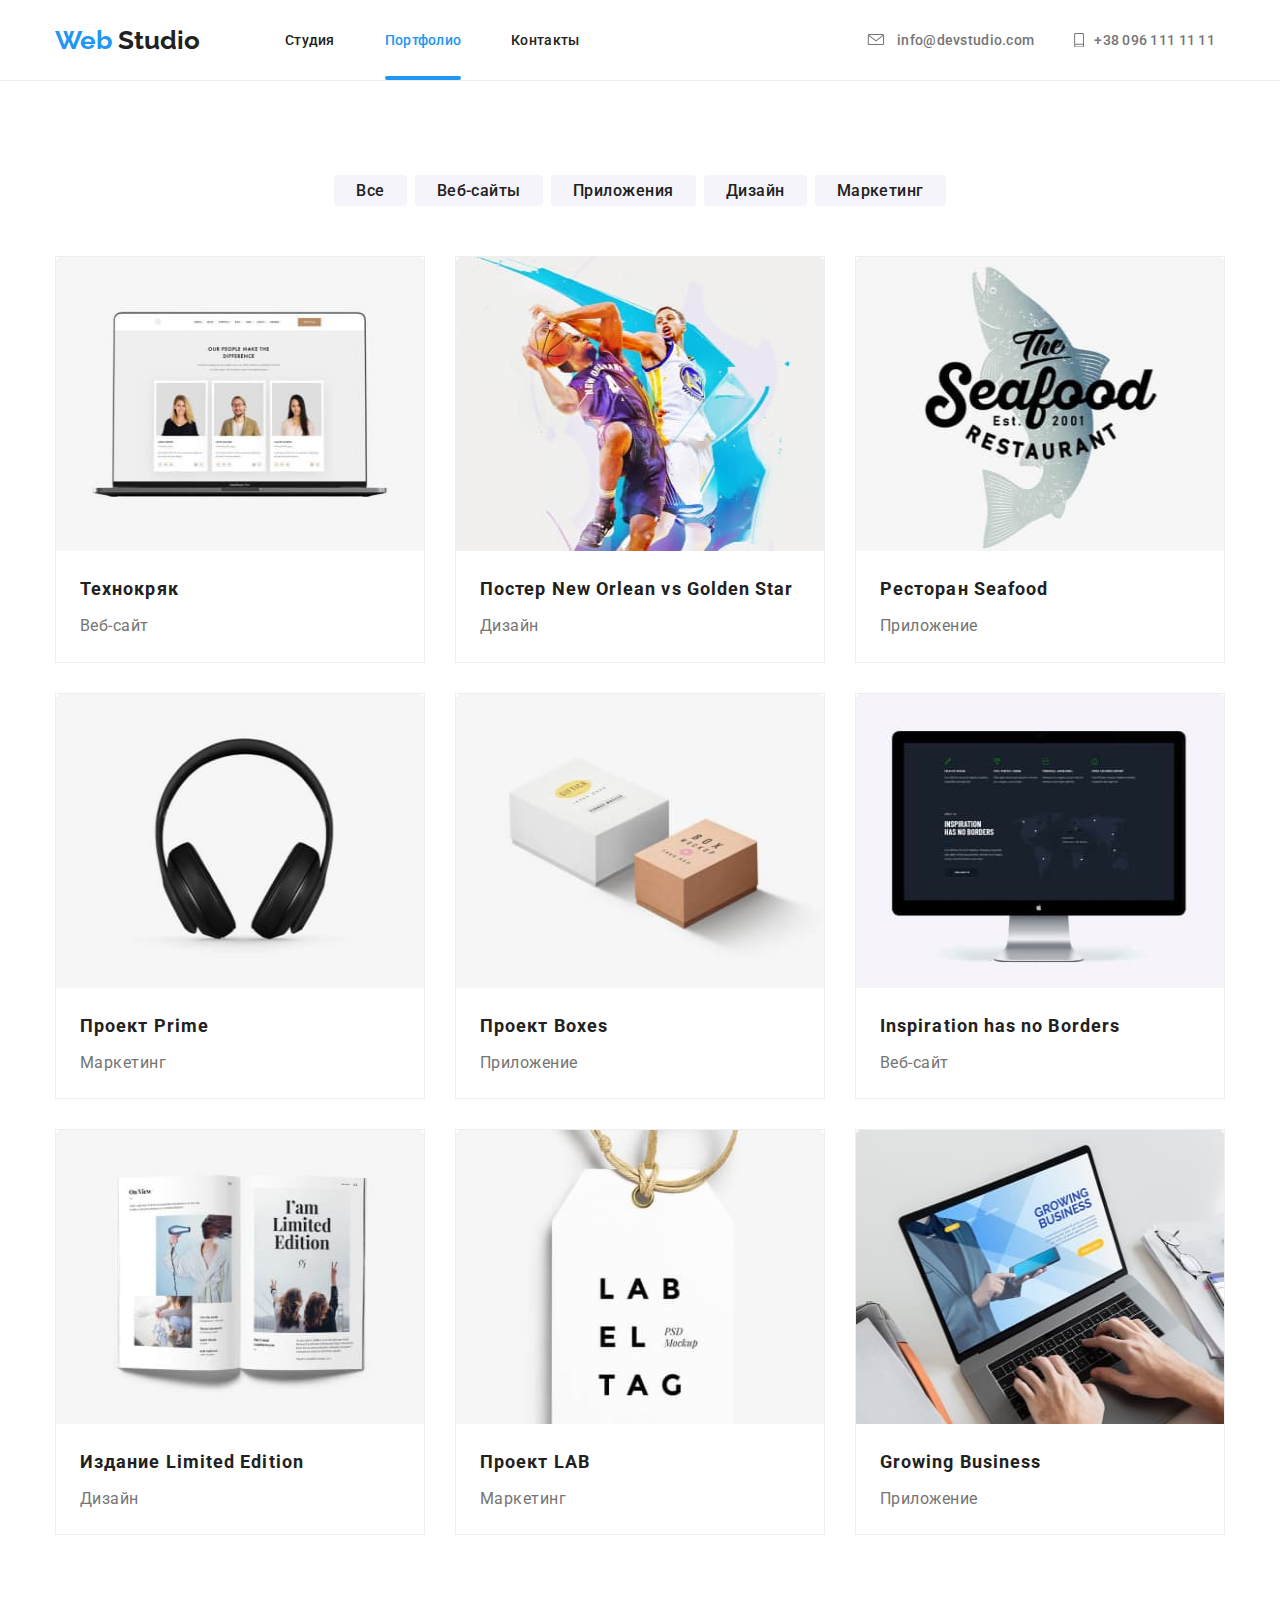
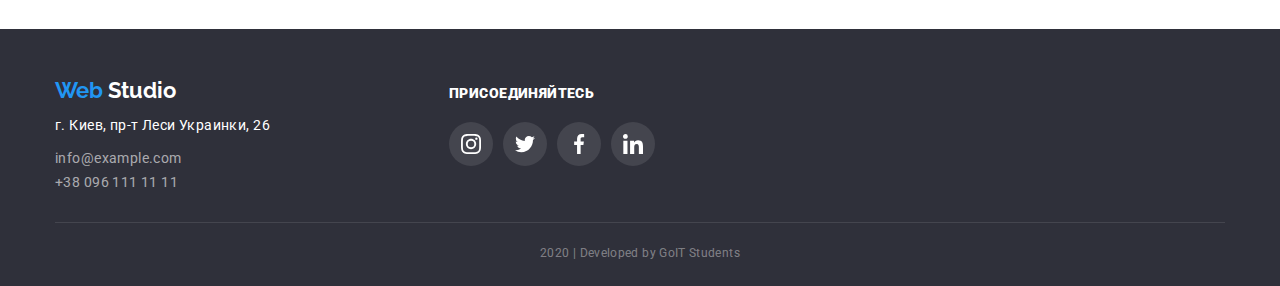
==== portfolio.html @ 623ba1bf "Добавляет файлы ДЗ5" ====
<!DOCTYPE html>
<html lang="ru">
  <head>
    <meta charset="UTF-8" />
    <meta name="viewport" content="width=device-width, initial-scale=1.0" />
    <title>Portfolio</title>
    <link href="https://fonts.googleapis.com/css2?family=Raleway:wght@700&family=Roboto:wght@400;500;700;900&display=swap" rel="stylesheet">
    <link rel="stylesheet" href="https://cdnjs.cloudflare.com/ajax/libs/modern-normalize/0.6.0/modern-normalize.min.css">
    <link rel="stylesheet" href="./css/common.css">
    <link rel="stylesheet" href="./css/portfolio.css">
  </head>
  <body>
    <!-- Шапка сайта -->
    <header class="header header-border">
      <div class="container main">
        <nav class="main-nav">
          <a class="link logo" href="./index.html"><span class="logo-accent">Web</span> Studio</a>
          <ul class="list site-nav">
            <li class="item">
              <a class="link" href="./index.html">Студия</a>
            </li>
            <li class="item position">
              <a class="link current" href="./portfolio.html">Портфолио</a>
            </li>
            <li class="item">
              <a class="link" href="#">Контакты</a>
            </li>
          </ul>
        </nav>
        <ul class="list site-nav site-contacts">
          <li class="contacts-main">
            <a  class="link link-contact" href="mailto:info@devstudio.com">
              <svg class="icon-mail" width="22" height="11.2">
                <use href="./images/sprite.svg#mail"></use>
              </svg>
              info@devstudio.com</a>
          </li>
          <li class="contacts-main icon-tel">
            <a class="link link-contact" href="tel:+380961111111">
              <svg class="icon-tel" width="10" height="14.94">
                <use href="./images/sprite.svg#telefone"></use>
              </svg>
              +38 096 111 11 11</a>
          </li>
        </ul>
      </div>
    </header>
    </header>
    <!-- Наши работы -->
    <main>
        <section class="section">
          <div class="container">
            <h1 class="visually-hidden">Наши работы</h1>
            <ul class="list main-button">
                <li class="item">
                    <button class="section-buttom" type="button">Все</button>
                </li>
                <li class="item">
                    <button class="section-buttom" type="button">Веб-сайты</button>
                </li>
                <li class="item">
                    <button class="section-buttom" type="button">Приложения</button>
                </li>
                <li class="item">
                    <button class="section-buttom" type="button">Дизайн</button>
                </li>
                <li class="item">
                    <button class="section-buttom" type="button">Маркетинг</button>
                </li>
            </ul>
            <ul class="list our-works">
                <li class="item">
                    <a href="#" class="link">
                        <div class="thumb">
                          <img class="img-our-team" src="./images/tehnocryac.jpg" alt="Ноутбук" width="370" height="294">
                          <p class="section-description">Технокряк это современная площадка распространения коронавируса. Компании используют эту платформу для цифрового шпионажа и атак на защищённые сервера конкурентов.</p>
                        </div>
                        <h2 class="sectiion-title">Технокряк</h2>
                        <p class="section-subtitle">Веб-сайт</p>
                    </a>
                </li>
                <li class="item">
                    <a href="#" class="link">
                      <div class="thumb">
                        <img class="img-our-team" src="./images/NewOrleanvsGoldenStars.jpg" alt="Баскетболисты" width="370" height="294">
                        <p class="section-description">Технокряк это современная площадка распространения коронавируса. Компании используют эту платформу для цифрового шпионажа и атак на защищённые сервера конкурентов.</p>
                      </div>
                        <h2 class="sectiion-title">Постер <span lang="en">New Orlean vs Golden Star</span></h2>
                        <p class="section-subtitle">Дизайн</p>
                    </a>
                </li>
                <li class="item">
                    <a href="#" class="link">
                      <div class="thumb">
                        <img class="img-our-team" src="./images/Seafood.jpg" alt="Логотип" width="370" height="294">
                        <p class="section-description">Технокряк это современная площадка распространения коронавируса. Компании используют эту платформу для цифрового шпионажа и атак на защищённые сервера конкурентов.</p>
                      </div>
                        <h2 class="sectiion-title">Ресторан <span lang="en">Seafood</span></h2>
                        <p class="section-subtitle">Приложение</p>
                    </a>
                </li>
                <li class="item">
                    <a href="#" class="link">
                      <div class="thumb">
                        <img class="img-our-team" src="./images/Prime.jpg" alt="Наушники" width="370" height="294">
                        <p class="section-description">Технокряк это современная площадка распространения коронавируса. Компании используют эту платформу для цифрового шпионажа и атак на защищённые сервера конкурентов.</p>
                      </div>
                        <h2 class="sectiion-title">Проект <span lang="en">Prime</span></h2>
                        <p class="section-subtitle">Маркетинг</p>
                    </a>
                </li>
                <li class="item">
                    <a href="#" class="link">
                      <div class="thumb">
                        <img class="img-our-team" src="./images/Boxes.jpg" alt="Коробки" width="370" height="294">
                        <p class="section-description">Технокряк это современная площадка распространения коронавируса. Компании используют эту платформу для цифрового шпионажа и атак на защищённые сервера конкурентов.</p>
                      </div>
                        <h2 class="sectiion-title">Проект <span lang="en">Boxes</span></h2>
                        <p class="section-subtitle">Приложение</p>
                    </a>
                </li>
                <li class="item">
                    <a href="#" class="link">
                      <div class="thumb">
                        <img class="img-our-team" src="./images/InspirationhasnoBorders.jpg" alt="Монитор" width="370" height="294">
                        <p class="section-description">Технокряк это современная площадка распространения коронавируса. Компании используют эту платформу для цифрового шпионажа и атак на защищённые сервера конкурентов.</p>
                      </div>
                        <h2 class="sectiion-title" lang="en">Inspiration has no Borders</h2>
                        <p class="section-subtitle">Веб-сайт</p>
                    </a>
                </li>
                <li class="item">
                    <a href="#" class="link">
                      <div class="thumb">
                        <img class="img-our-team" src="./images/LimitedEdition.jpg" alt="Книга" width="370" height="294">
                        <p class="section-description">Технокряк это современная площадка распространения коронавируса. Компании используют эту платформу для цифрового шпионажа и атак на защищённые сервера конкурентов.</p>
                      </div>
                        <h2 class="sectiion-title">Издание <span lang="en">Limited Edition</span></h2>
                        <p class="section-subtitle">Дизайн</p>
                    </a>
                </li>
                <li class="item">
                    <a href="#" class="link">
                      <div class="thumb">
                        <img class="img-our-team" src="./images/LAB.jpg" alt="Бирка" width="370" height="294">
                        <p class="section-description">Технокряк это современная площадка распространения коронавируса. Компании используют эту платформу для цифрового шпионажа и атак на защищённые сервера конкурентов.</p>
                      </div>
                        <h2 class="sectiion-title">Проект <span lang="en">LAB</span></h2>
                        <p class="section-subtitle">Маркетинг</p>
                    </a>
                </li>
                <li class="item">
                    <a href="#" class="link">
                      <div class="thumb">
                        <img class="img-our-team" src="./images/GrowingBusiness.jpg" alt="Ноутбук" width="370" height="294">
                        <p class="section-description">Технокряк это современная площадка распространения коронавируса. Компании используют эту платформу для цифрового шпионажа и атак на защищённые сервера конкурентов.</p>
                      </div>
                        <h2 class="sectiion-title" lang="en">Growing Business</h2>
                        <p class="section-subtitle">Приложение</p>
                    </a>
                </li>
            </ul>
          </div>
        </section>
    </main>
    <!-- Футер -->
    <footer class="footer">
      <div class="container">
        <div class="footer-colums">
          <div class="item">
            <a class="link footer-logo" href="./index.html"><span class="footer-logo-accent">Web</span> Studio</a>
            <address class="adress">г. Киев, пр-т Леси Украинки, 26</address>
            <address>
              <ul class="list footer-link">
                <li>
                  <a class="link footer-link-contact" href="mailto:info@example.com">info@example.com</a>
                </li>
                <li>
                  <a class="link footer-link-contact" href="tel:+380961111111">+38 096 111 11 11</a>
                </li>
              </ul>
            </address>
          </div>
          <div class="item join-in">
            <p class="social-links"><b>присоединяйтесь</b></p>
            <ul class="list footer-social">
              <li class="social-footer-link">
                <a href="https://www.instagram.com/" class="bacground-footer-social">
                  <svg class="icon-footer" width="20" height="20">
                    <use href="./images/sprite.svg#instagram"></use>
                  </svg>
                </a>
              </li>
              <li class="social-footer-link">
                <a href="https://twitter.com/" class="bacground-footer-social">
                  <svg class="icon-footer" width="20" height="20">
                    <use href="./images/sprite.svg#twitter"></use>
                  </svg>
                </a>
              </li>
              <li class="social-footer-link">
                <a href="https://www.facebook.com/" class="bacground-footer-social">                      
                  <svg class="icon-footer" width="20" height="20">
                    <use href="./images/sprite.svg#facebook"></use>
                  </svg>
                </a>
              </li>
              <li class="social-footer-link">
                <a href="https://www.linkedin.com/" class="bacground-footer-social">                    
                  <svg class="icon-footer" width="20" height="20">
                    <use href="./images/sprite.svg#linkedin"></use>
                  </svg>
                </a>
              </li>
            </ul>
          </div>
        </div>
        <p class="copirait">2020 &verbar; Developed by GoIT Students</p>
      </div>
    </footer>
  </body>
</html>
---- css/common.css ----
:root {
    --primary-text-color: #212121;
    --text-color: #757575;
    --accent-color: #2196F3;
    --primary-white-color: #ffffff;
    --footer-second-text-color: rgba(255, 255, 255, 0.4);
    --footer-three-text-color: rgba(255, 255, 255, 0.6);
    --bacground-three-color: rgba(47, 48, 58, 0.8);
    --bacground-color: #E5E5E5;
    --bacground-second-color: #F5F4FA;
    --footer-bacground-color: #2F303A;
    --border-bottom-color: #ECECEC;
    --border-footer-solid: rgba(255, 255, 255, 0.1);
    --border-customers-color: #AFB1B8;
    --border-our-team-color: #EEEEEE;
    --accent-color-portfolio: rgba(33, 150, 243, 0.9);
}

body {
    color: var(--primary-text-color:);
    font-family: 'Roboto', sans-serif;
}

h2, h3 {
    font-weight: 700;
}

h1, h2, h3, h4, p {
    margin-bottom: 0;
    margin-top: 0;
}

img {
    display: block;
}
.container {
    width: 1200px;
    padding-left: 15px;
    padding-right: 15px;
    margin: 0 auto;
}

.section {
    padding: 94px 0;
    text-align: center;
}

.list {
    padding: 0;
    margin: 0;
    list-style: none;
}

.link, .current {
    text-decoration: none;
}

.header-border {
    border-bottom: 1px solid var(--border-bottom-color);
}

.main {
    display: flex;
}

.main-nav {
    display: flex;
    align-items: center;
}

/* Шапка сайта */
.logo {
    margin-right: 85px;

    font-family: 'Raleway', sans-serif;
    font-weight: 700;
    font-size: 26px;
    line-height: 31px;

    color: var(--primary-text-color);

    transition: color 250ms cubic-bezier(0.4, 0, 0.2, 1);
}

.site-nav {
    display: flex;
    
    font-weight: 500;
    font-size: 14px;
    line-height: 16px;
    letter-spacing: 0.02em;
}

.position {
    position: relative;
}

.contacts-main {
    display: flex;
}

.logo:hover, .logo:focus {
    color: var(--accent-color);
}

.logo-accent {
    color: var(--accent-color);

    transition: color 250ms cubic-bezier(0.4, 0, 0.2, 1);
}

.logo-accent:hover, .logo-accent:focus {
    color: var(--primary-text-color);
}

.site-nav .link {
    display: block;
    padding: 32px 0px;

    color: var(--primary-text-color);

    transition: color 250ms cubic-bezier(0.4, 0, 0.2, 1);
}

.site-nav .item:not(:last-child) {
    margin-right: 50px;
}


.site-nav .link:hover, .site-nav .link:focus {
    color: var(--accent-color);
}

.site-nav .link.current {
    color: var(--accent-color);
}

.site-nav .link.current::after {
    position: absolute;
    width: 100%;
    height: 4px;
    bottom: 0;
    left: 0;

    content: " ";

    border-radius: 2px;
    background-color: var(--accent-color);

    transition: color 250ms cubic-bezier(0.4, 0, 0.2, 1);
}

.site-nav .link.current:hover, .site-nav .link.current:focus {
    color: var(--primary-text-color);
}

.site-nav .contacts-main .link-contact {
    display: flex;
    align-items: center;
    padding: 32px 0;
    margin-left: 10px;

    color: var(--text-color);

    transition: color 250ms cubic-bezier(0.4, 0, 0.2, 1);
}

.site-contacts {
    margin-left: auto;
}

.site-nav .contacts-main:not(:last-child) {
    margin-right: 30px;
}

.site-nav .link-contact:hover, .site-nav .link-contact:focus {
    color: var(--accent-color);
}

.icon-mail {
    display: block;
    margin-right: 10px;
    fill: currentColor;
}

.icon-tel {
    display: block;
    margin-right: 10px;
    fill: currentColor;
}

.icon-mail:hover, .icon-mail:focus {
    fill: var(--accent-color);
}

.icon-tel:hover, .icon-tel:focus {
    fill: var(--accent-color);
}
/* Футер сайта */
.footer {
    background-color: var(--footer-bacground-color);
}
.footer-logo {
    font-family: Raleway;
    font-weight: 700;
    font-size: 22px;
    line-height: 26px;

    color: var(--primary-white-color);

    transition: color 250ms cubic-bezier(0.4, 0, 0.2, 1);
}

.footer-logo-accent {
    color: var(--accent-color);

    transition: color 250ms cubic-bezier(0.4, 0, 0.2, 1);
}

.footer-logo-accent:hover, .footer-logo-accent:focus {
    color: var(--primary-white-color);
}

.footer-logo:hover, .footer-logo:focus {
    color: var(--accent-color);
}

.footer-logo, .footer-logo-accent {
    background-color: var(--footer-bacground-color);
}

.adress {
    margin-bottom: 9px;
    margin-top: 10px;

    font-style: normal;
    font-size: 14px;
    line-height: 24px;
    letter-spacing: 0.03em;

    color: var(--primary-white-color);
    background-color: var(--footer-bacground-color);
}

.footer-link .footer-link-contact {
    margin-bottom: 9px;

    font-style: normal;
    font-size: 14px;
    line-height: 24px;
    letter-spacing: 0.03em;

    color: var(--footer-three-text-color);
    background-color: var(--footer-bacground-color);

    transition: color 250ms cubic-bezier(0.4, 0, 0.2, 1);
}

.footer-link .footer-link-contact:hover, .footer-link .footer-link-contact:focus {
    color: var(--accent-color);
}

.social-links {
    margin-bottom: 21px;

    font-weight: 700;
    font-size: 14px;
    line-height: 16px;
    letter-spacing: 0.03em;
    text-transform: uppercase;

    color: var(--primary-white-color);
    background-color: var(--footer-bacground-color);
}

.copirait {
    padding: 18px 0 21px 0;

    font-size: 12px;
    line-height: 24px;
    text-align: center;
    letter-spacing: 0.03em;

    color: var(--footer-second-text-color);
    background-color: var(--footer-bacground-color);
    border-top: 1px solid var(--border-footer-solid);
}

.footer-social > .social-footer-link {
    display: flex;
    width: 44px;
    height: 44px;
    justify-content: center;
    align-items: center;

    background-color: var(--border-footer-solid);
    border-radius: 22px;

    transition: background-color 250ms cubic-bezier(0.4, 0, 0.2, 1);
}

.footer-social > .social-footer-link:hover, .footer-social > .social-footer-link:focus {
    background-color: var(--accent-color);
}

.bacground-footer-social {
    display: flex;
    justify-content: center;
    align-items: center;
    width: 44px;
    height: 44px;

    color: var(--primary-white-color);
    border-radius: 50%;
}

.icon-footer {
    display: block;
    fill: currentColor
}

.footer-colums {
    display: flex;
    align-items: baseline;
}

.footer-colums .item:not(:last-child) {
    margin-right: 179px;
}

.footer-social {
    display: flex;
}

.footer-social .social-footer-link:not(:last-child) {
    margin-right: 10px;
}

.footer .join-in {
    padding: 56px 0;
}
---- css/portfolio.css ----
.visually-hidden {
    position: absolute;
    width: 1px;
    height: 1px;
    margin: -1px;
    border: 0px;
    padding: 0px;

    clip: rect(0 0 0 0);
    overflow: hidden;
  }

.main-button {
    display: flex;
    justify-content: center;
    margin-bottom: 50px;
}

.main-button .item:not(:last-child) {
    margin-right: 8px;
}

.section-buttom {
    padding: 6px 22px;
    
    font: inherit;
    font-family: inherit;
    font-weight: 500;
    font-size: 16px;
    line-height: 1.2;
    text-align: center;
    letter-spacing: 0.03em;
    
    border: none;
    color: inherit;
    background-color: transparent;
    border-radius: 4px;
    color: var(--primary-text-color);
    background-color: var(--bacground-second-color);

    transition: background-color 250ms cubic-bezier(0.4, 0, 0.2, 1), color 250ms cubic-bezier(0.4, 0, 0.2, 1), box-shadow 250ms cubic-bezier(0.4, 0, 0.2, 1);
}

.section-buttom:hover, .section-buttom:focus {
    color: var(--primary-white-color);
    box-shadow: 0px 2px 2px rgba(0, 0, 0, 0.12), 0px 1px 2px rgba(0, 0, 0, 0.08), 0px 3px 1px rgba(0, 0, 0, 0.1);
    background-color: var(--accent-color);
    cursor: pointer;
}

.our-works {
    display: flex;
    flex-wrap: wrap;
}

.our-works .item {
    position: relative;
    width: calc((100% - 60px) / 3);
    margin-right: 30px;
    margin-bottom: 30px;

    border: 1px solid var(--border-our-team-color);

    transition: box-shadow 250ms cubic-bezier(0.4, 0, 0.2, 1);
}

.our-works .item:hover, .our-works .item:focus {
    box-shadow: 1px 4px 6px rgba(0, 0, 0, 0.16), 0px 4px 4px rgba(0, 0, 0, 0.06), 0px 1px 1px rgba(0, 0, 0, 0.12);
}

.thumb {
    position: relative;
    overflow: hidden;
}

.img-our-team {
    width: 100%;
}

.our-works .item:nth-child(3n) {
    margin-right: 0;
}

.our-works .item:nth-last-child(-n + 3) {
    margin-bottom: 0;
}

.sectiion-title {
    margin: 20px 24px 4px 24px;
    
    font-weight: bold;
    font-size: 18px;
    line-height: 2;
    letter-spacing: 0.06em;
    text-align: left;

    color: var(--primary-text-color);
}

.section-subtitle {
    margin: 0 24px 20px 24px;
    
    font-size: 16px;
    line-height: 1.9;
    letter-spacing: 0.03em;
    text-align: left;

    color: var(--text-color);
}

.section-description {
    position: absolute;
    top: 0;
    left: 0;
    width: 100%;
    height: 100%;
    padding: 63px 24px;
    
    font-size: 18px;
    line-height: 1.56;
    letter-spacing: 0.03em;
    text-align: left;

    color: var(--primary-white-color);
    background-color: var(--accent-color-portfolio);

    transform: translateY(+100%);
    transition: transform 250ms cubic-bezier(0.4, 0, 0.2, 1);
}

.our-works .item:hover .section-description, .our-works .item:focus .section-description {
    transform: translateY(0)
}
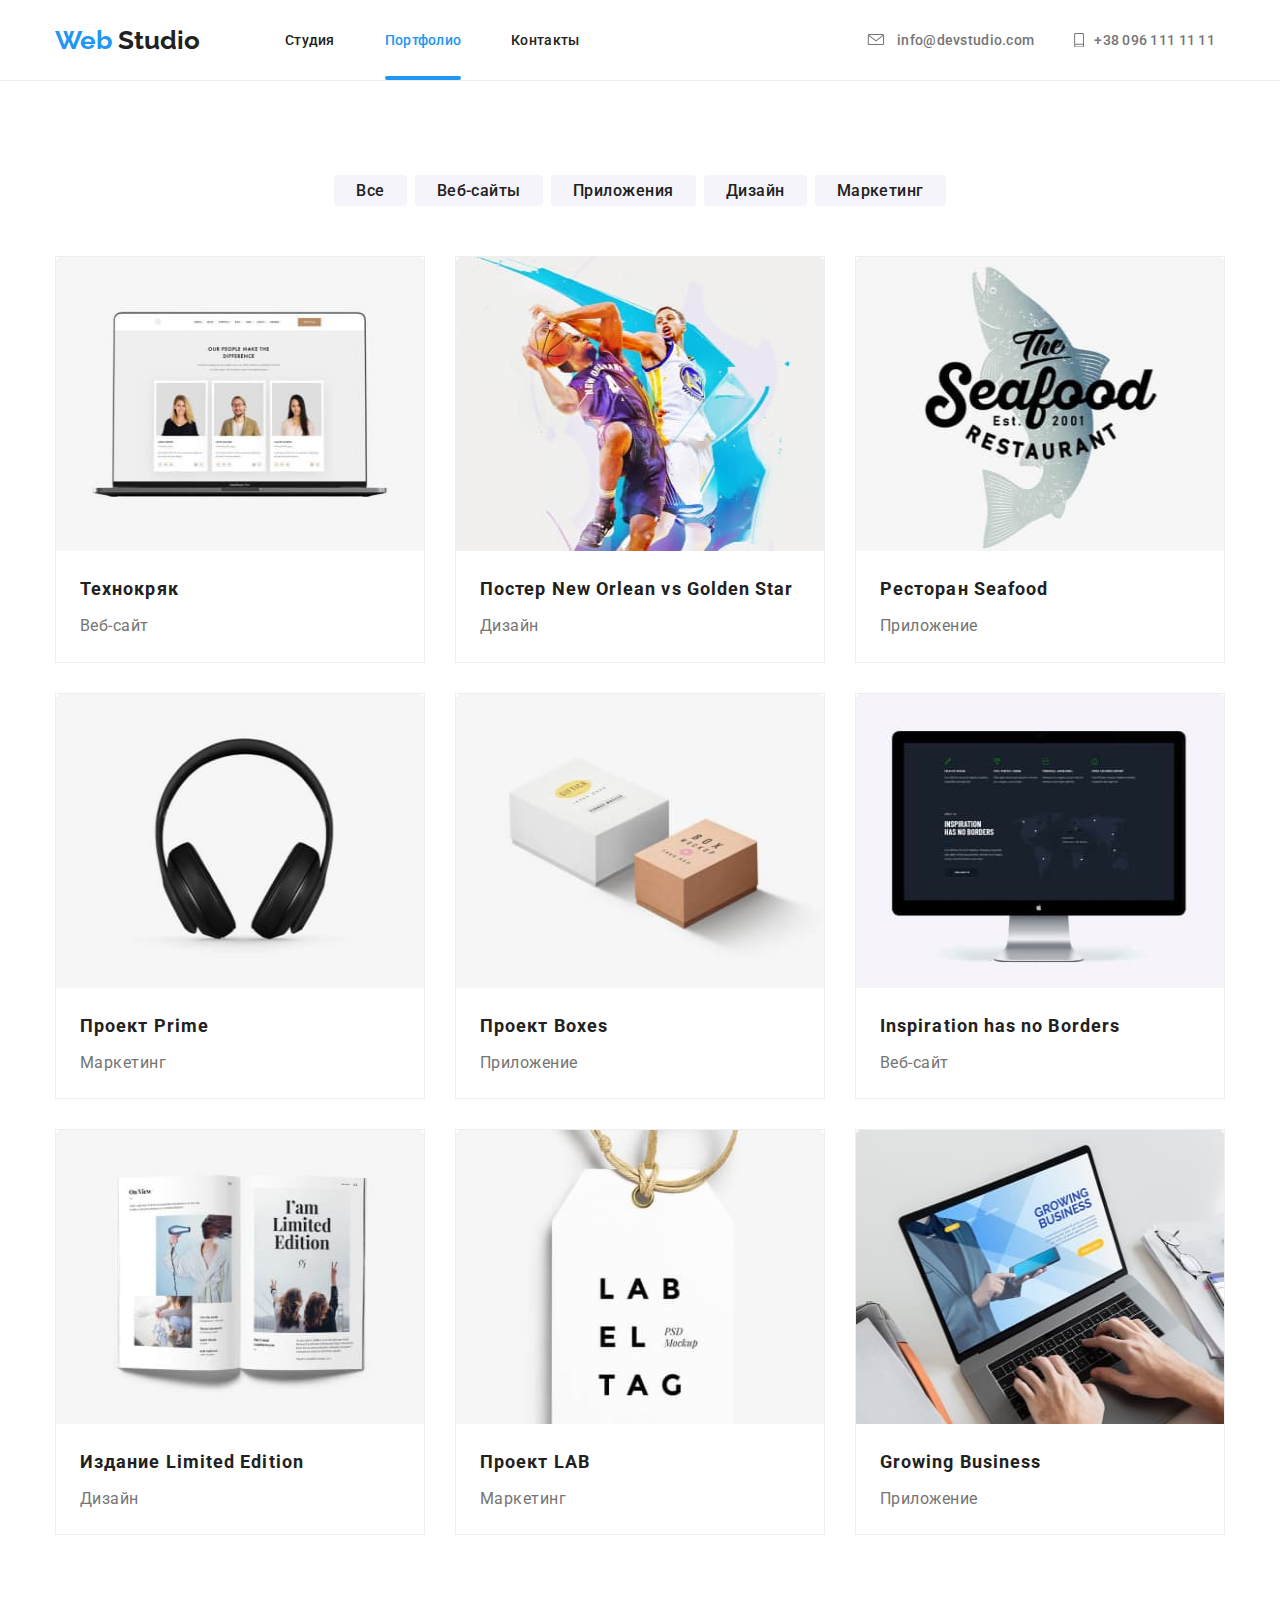
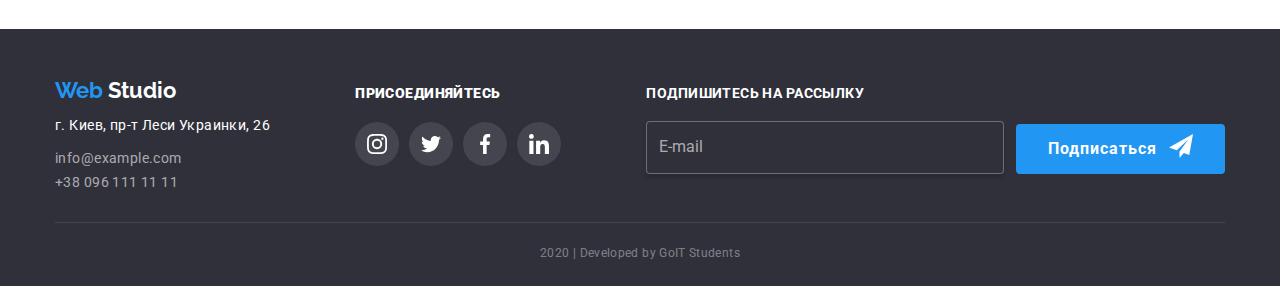
==== commit a589f3aa: "Добавляет форму в футер и скрипты, фиксит проблемы з модальным окном" ====
--- a/portfolio.html
+++ b/portfolio.html
@@ -214,9 +214,20 @@
               </li>
             </ul>
           </div>
+          <div class="form-footer">
+            <form class="subscribe js-subscribe-form">
+              <div class="footer-flex-form">
+                <label for="mail">Подпишитесь на рассылку</label>
+                <input type="email" name="mail" id="mail" placeholder="E-mail" />
+              </div>
+              <button class="subscribe-footer" type="submit">Подписаться
+              </button>
+            </form>
+          </div>
         </div>
         <p class="copirait">2020 &verbar; Developed by GoIT Students</p>
       </div>
     </footer>
+    <script src="./js/modal.js"></script>
   </body>
 </html>
--- a/css/common.css
+++ b/css/common.css
@@ -14,6 +14,7 @@
     --border-customers-color: #AFB1B8;
     --border-our-team-color: #EEEEEE;
     --accent-color-portfolio: rgba(33, 150, 243, 0.9);
+    --backdrop-color: rgba(0, 0, 0, 0.2);
 }
 
 body {
@@ -322,10 +323,7 @@
 .footer-colums {
     display: flex;
     align-items: baseline;
-}
-
-.footer-colums .item:not(:last-child) {
-    margin-right: 179px;
+    justify-content: space-between;
 }
 
 .footer-social {
@@ -339,3 +337,81 @@
 .footer .join-in {
     padding: 56px 0;
 }
+
+.subscribe label{
+    margin-bottom: 20px;
+    
+    text-transform: uppercase;
+    font-size: 14px;
+    line-height: 16px;
+    letter-spacing: 0.03em;
+    font-weight: 700;
+
+    color: var(--primary-white-color);
+}
+
+.subscribe input {
+    width: 358px;
+    padding: 16px 12px;
+    
+    border: 1px solid rgba(255, 255, 255, 0.3);
+    box-shadow: 0px 4px 4px rgba(0, 0, 0, 0.15);
+    background-color: var(--footer-bacground-color);
+    border-radius: 4px;
+}
+
+.subscribe input::placeholder {
+    font-size: 16px;
+    line-height: 30px;
+
+    color: var(--footer-three-text-color);
+}
+
+.footer-flex-form {
+    display: flex;
+    flex-direction: column;
+    text-align: left;
+}
+
+.form-footer .subscribe {
+    display: flex;
+    align-items: flex-end;
+}
+
+.subscribe-footer {
+    display: flex;
+    padding: 10px 32px;
+    min-width: 200px;
+    height: 50px;
+    margin-left: 12px;
+
+    transform: scale(1);
+    transition: transform 250ms cubic-bezier(0.4, 0, 0.2, 1);
+
+    font-weight: 700;
+    font-size: 16px;
+    line-height: 1.9;
+    text-decoration: none;
+    letter-spacing: 0.06em;
+    text-align: center;
+
+    border: none;
+    border-radius: 4px;
+    color: var(--primary-white-color);
+    background-color: var(--accent-color);
+}
+
+.subscribe-footer::after {
+    content: "";
+    display: block;
+    width: 24px;
+    height: 24px;
+    margin-left: 12px;
+
+    background-image: url(../images/send.svg);
+}
+
+.subscribe-footer:hover, .subscribe-footer:focus {
+    transform: scale(1.1);
+    cursor: pointer;
+}